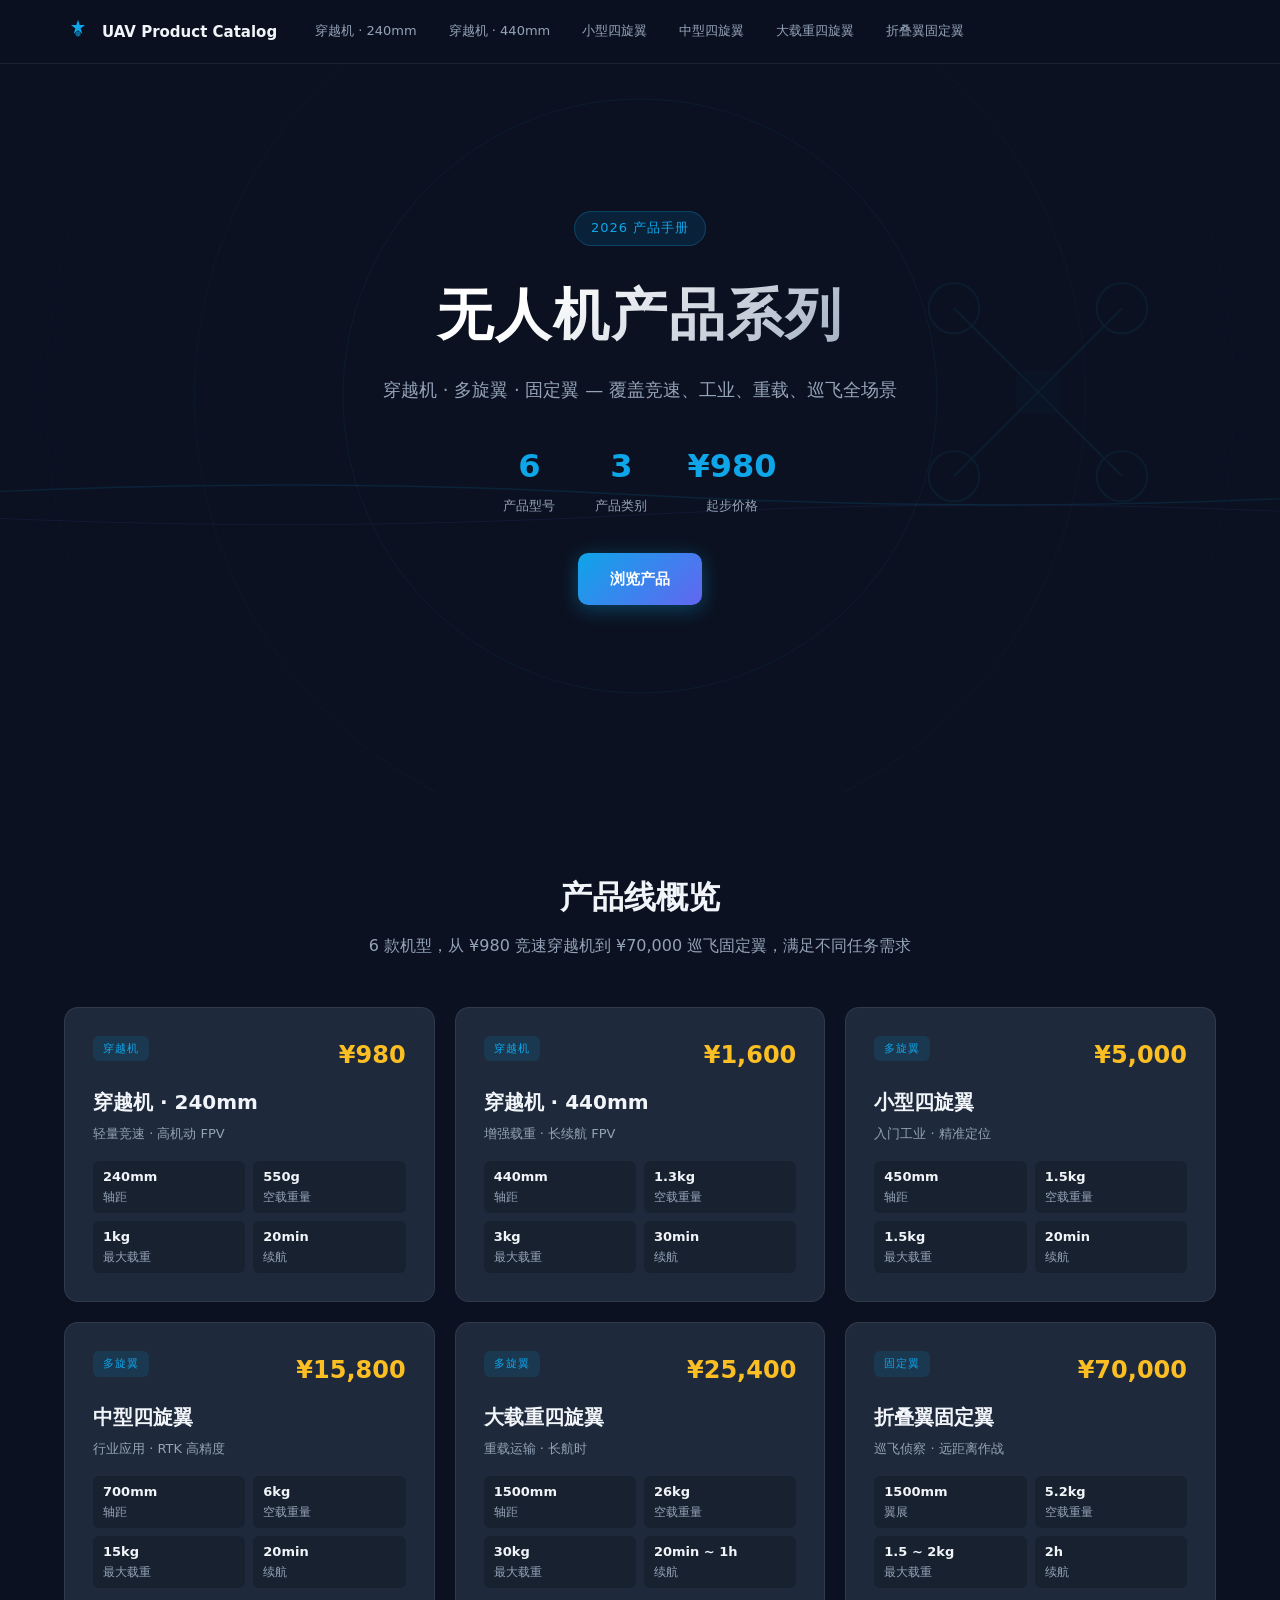
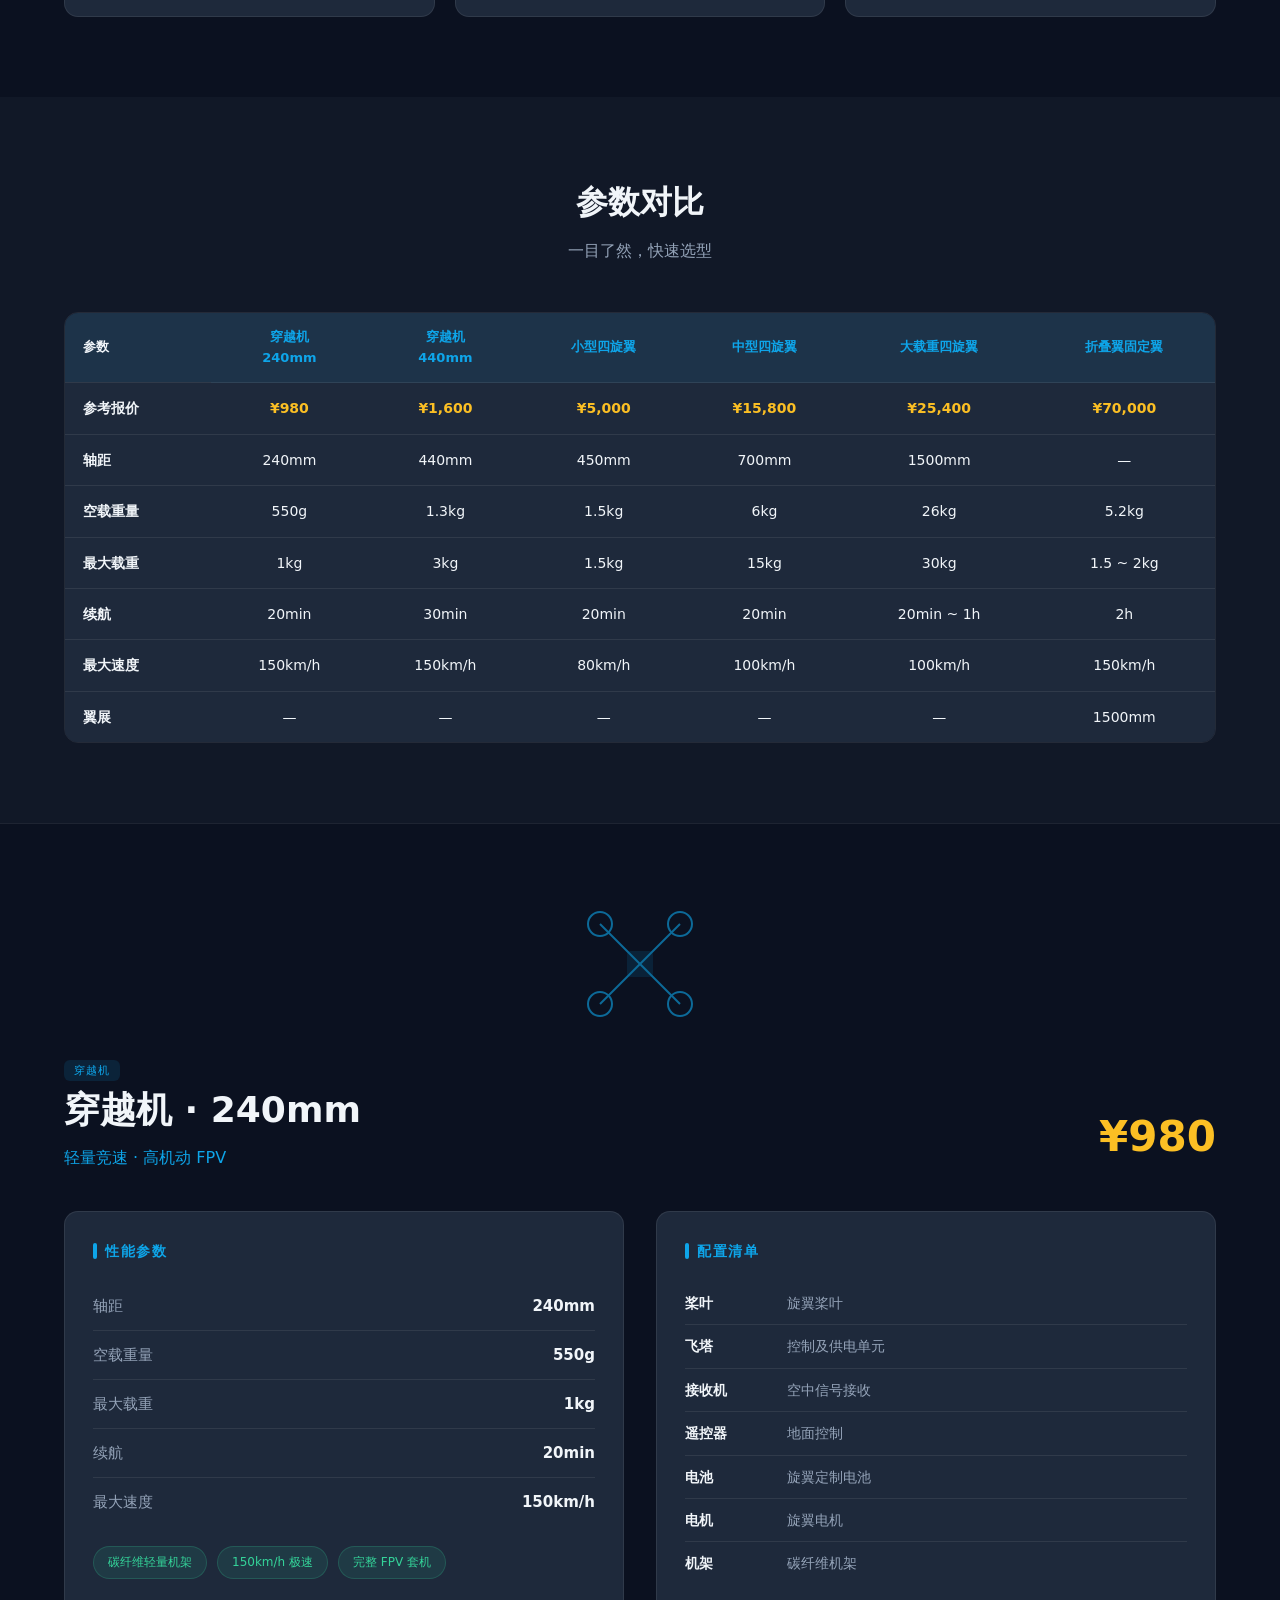
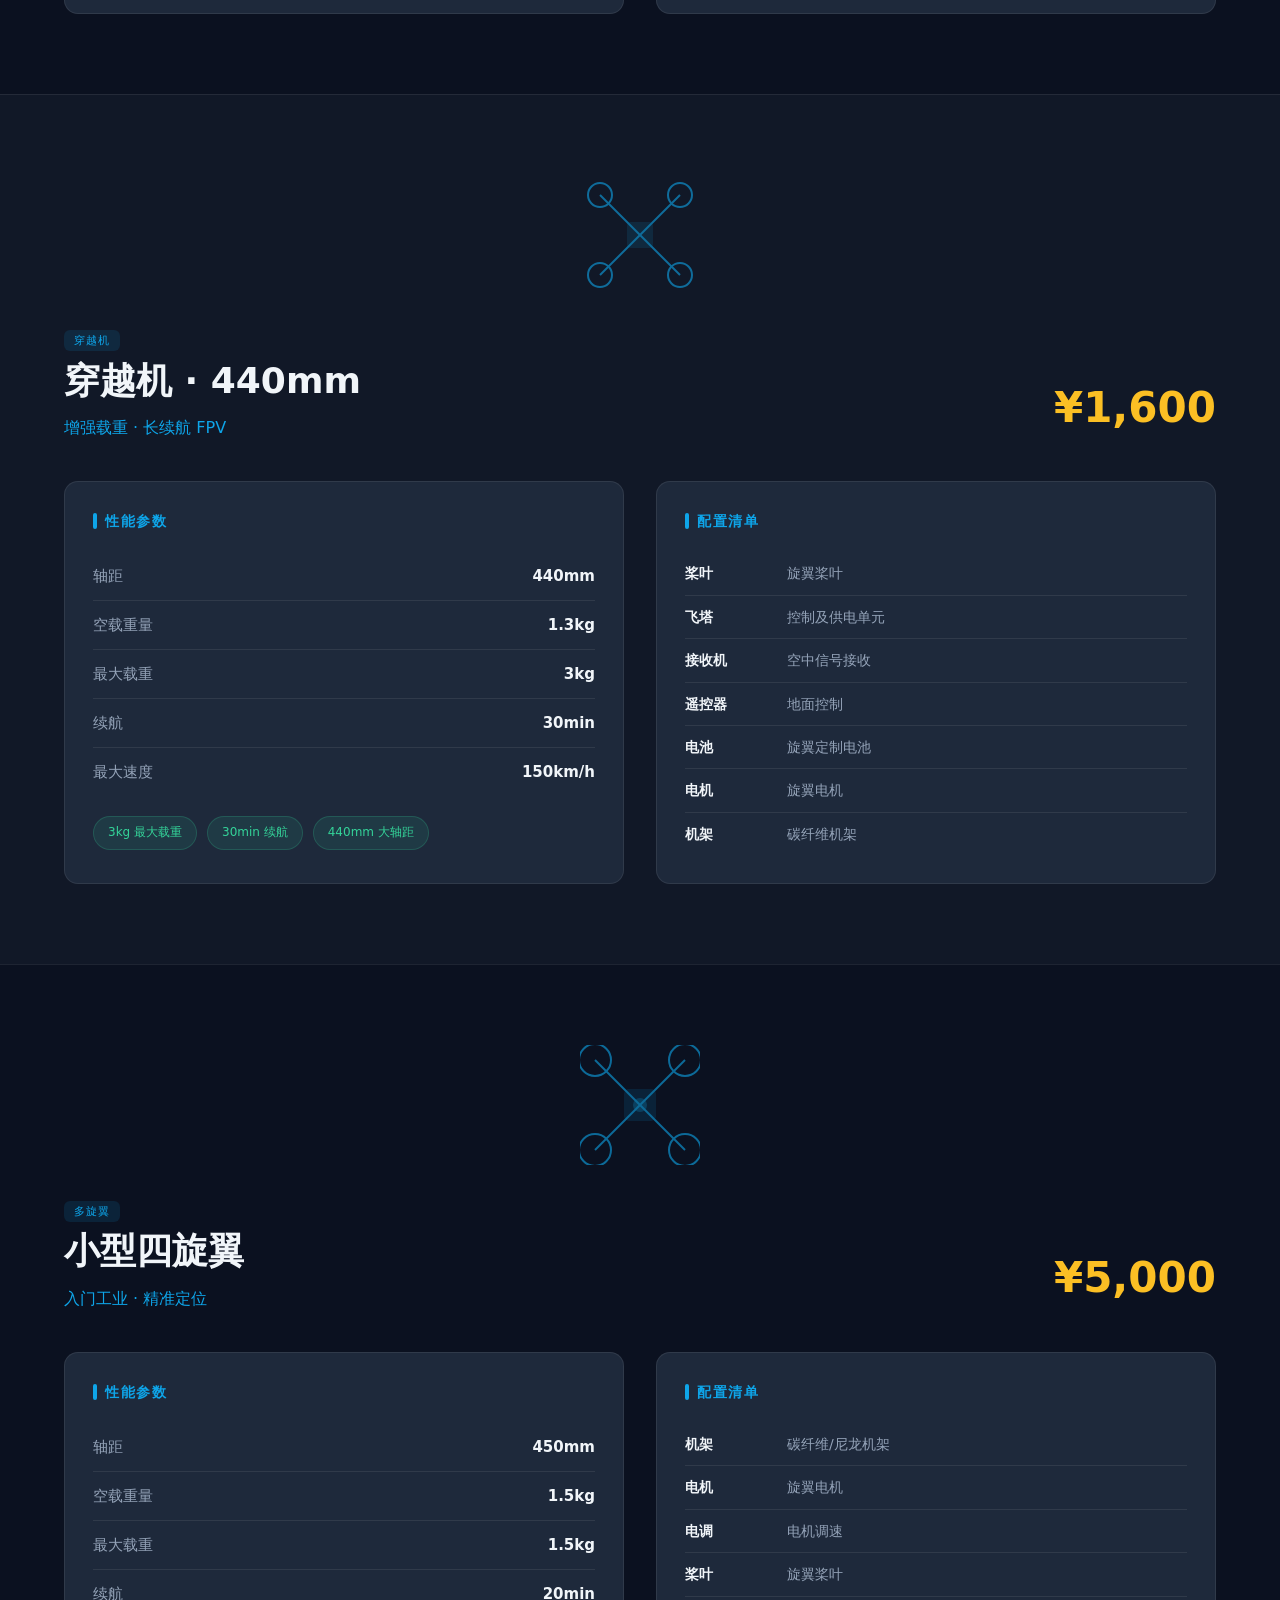
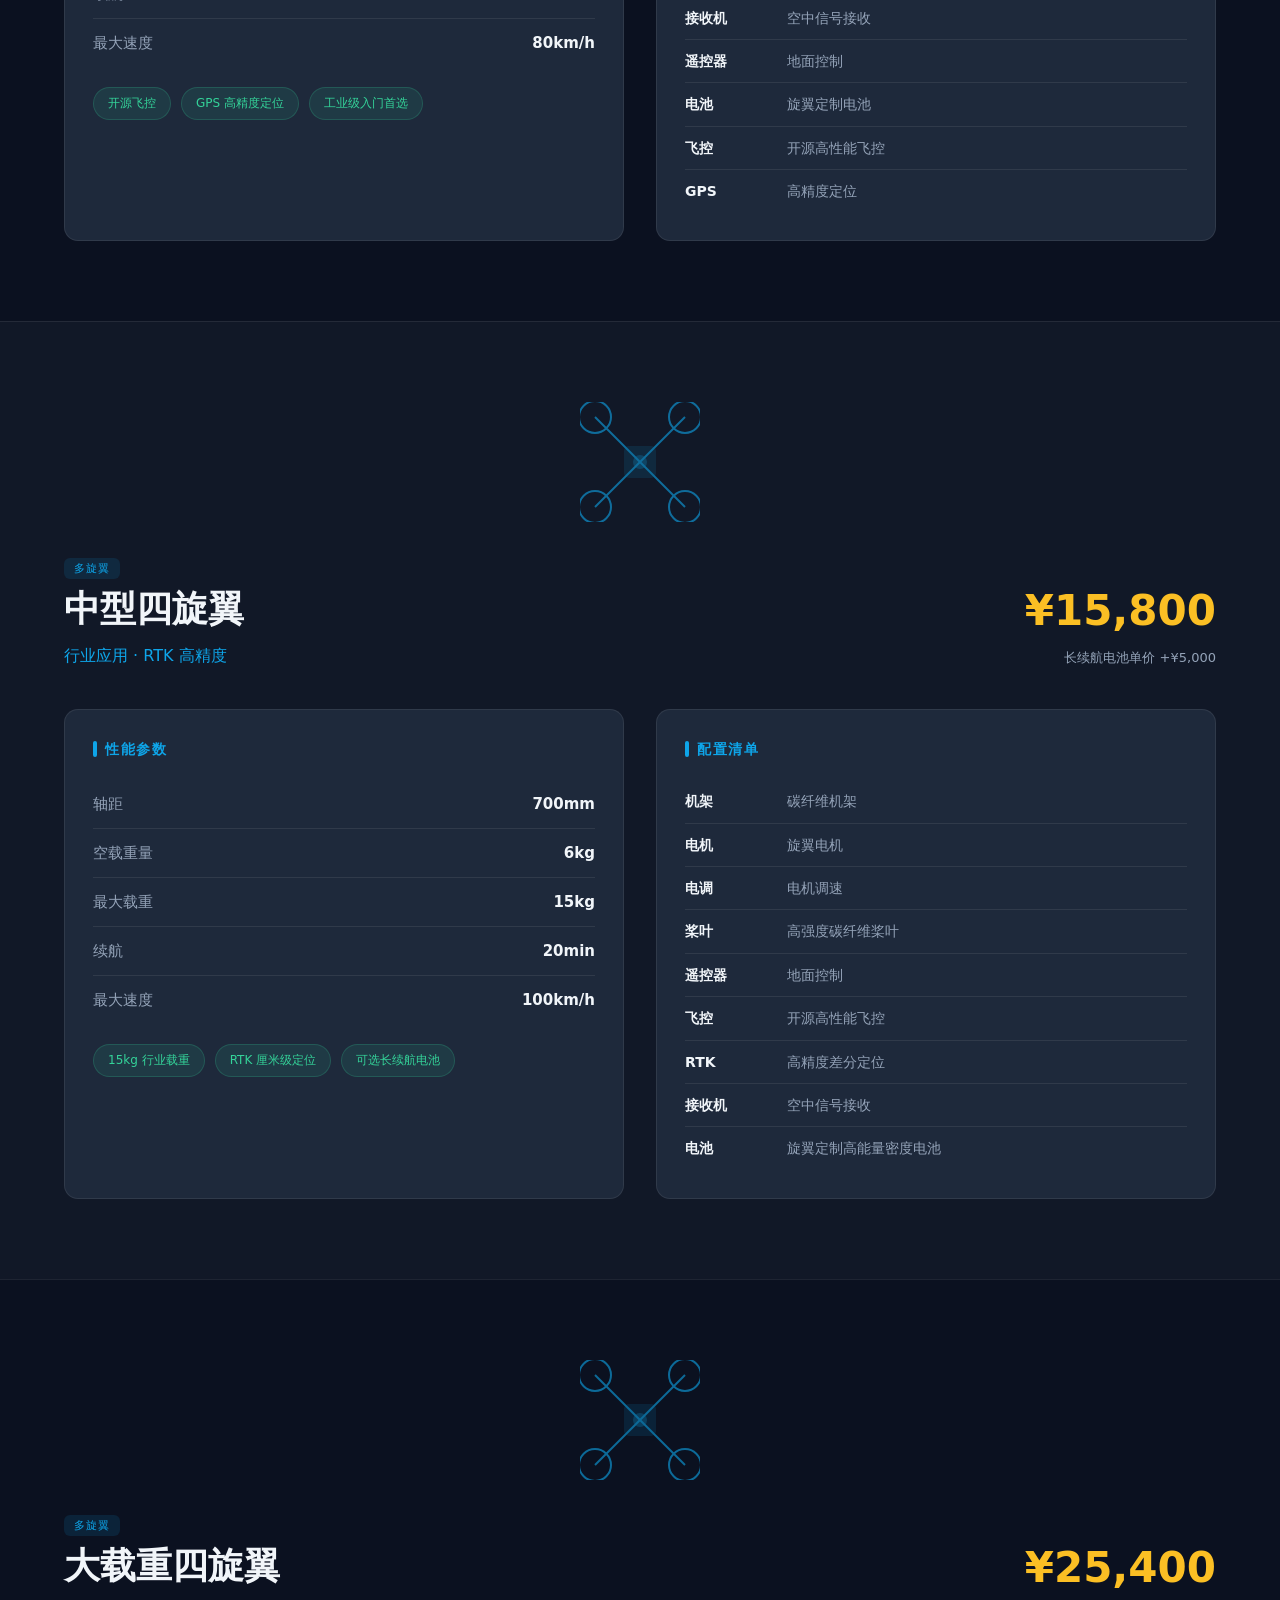
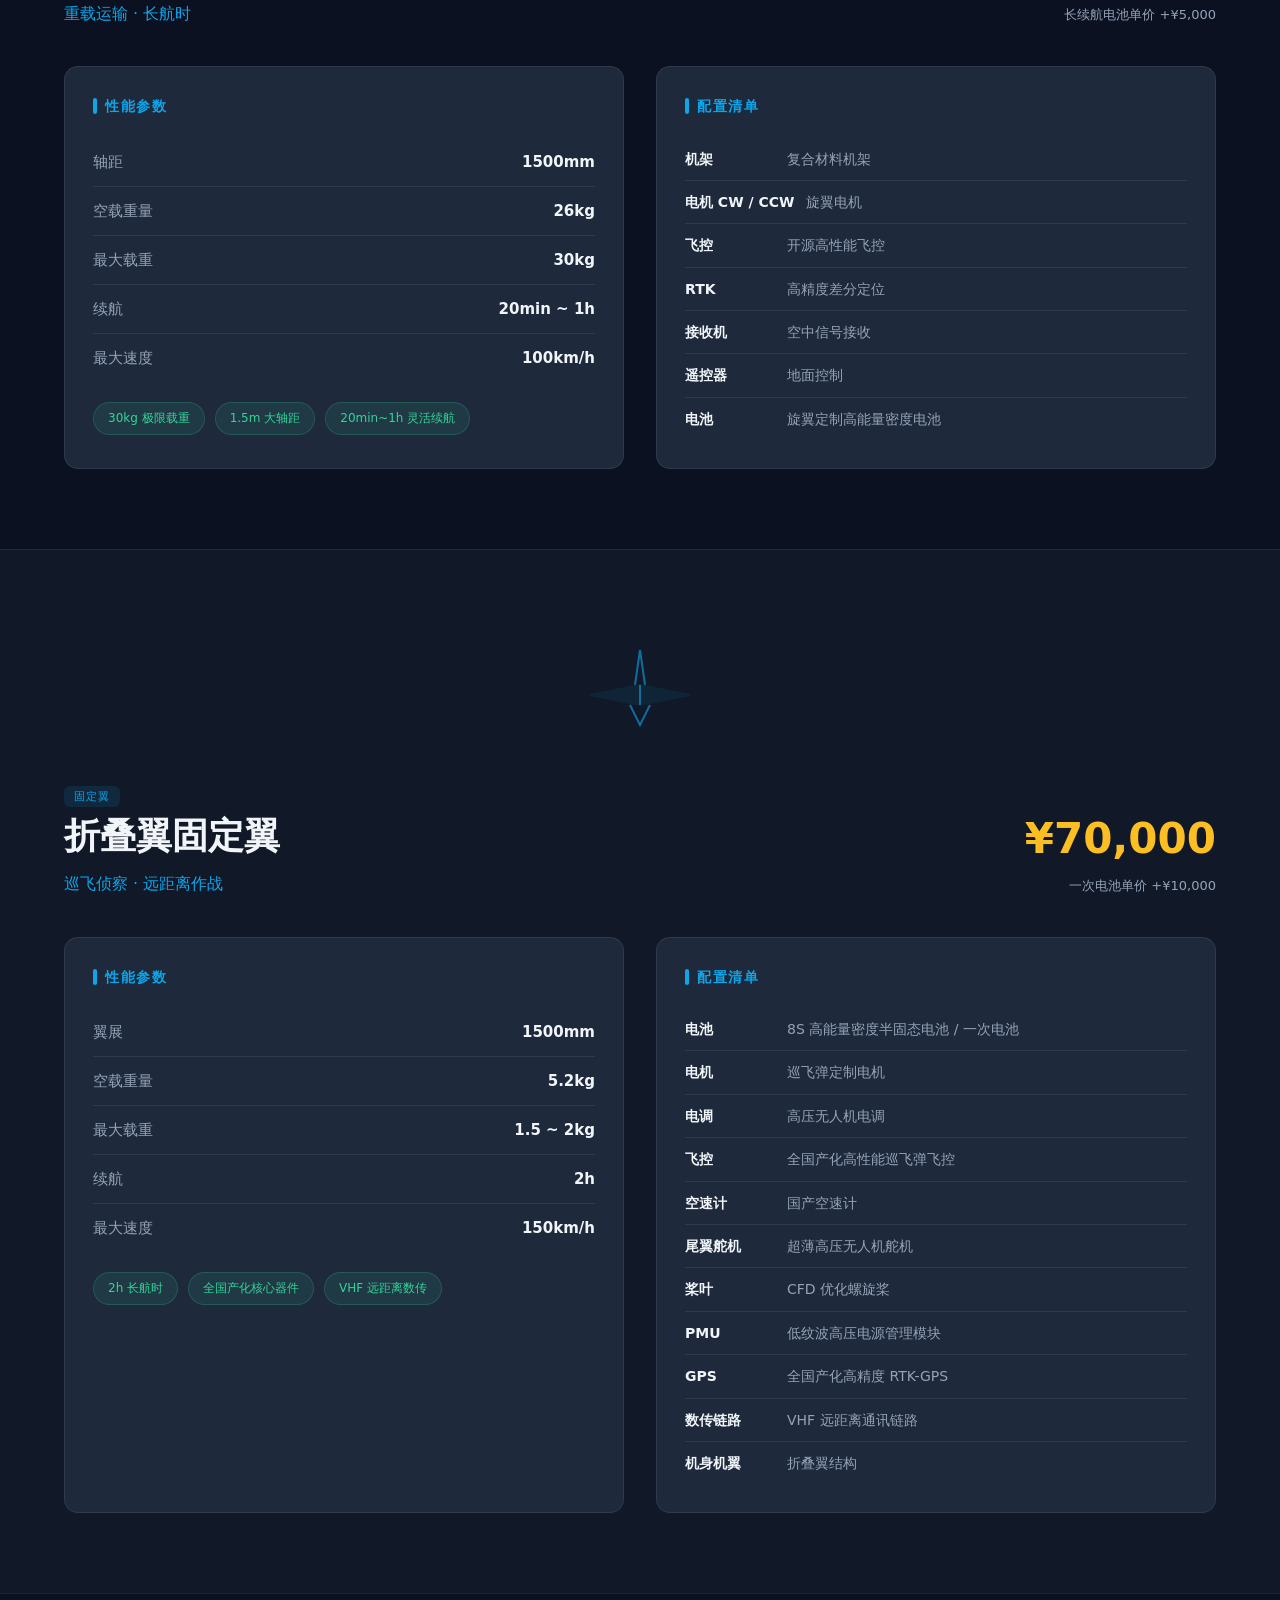
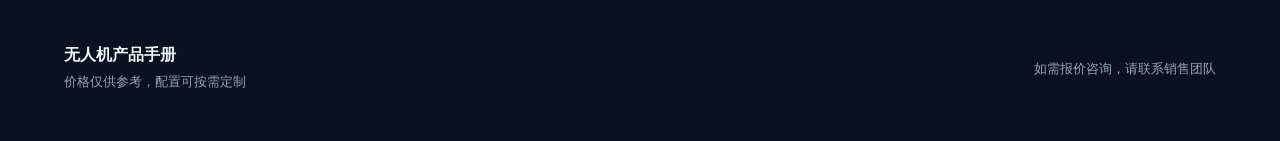
==== index.html @ 16308ab7 "deploy: 911048e480377b1b6793d3d051c7640764914641" ====
<!DOCTYPE html>
<html lang="zh-CN">
<head>
  <meta charset="UTF-8">
  <meta name="viewport" content="width=device-width, initial-scale=1.0">
  <title>无人机产品手册</title>
  <link rel="stylesheet" href="styles.css">
</head>
<body>
  <!-- Navigation -->
  <nav class="nav" id="nav">
    <div class="nav-inner">
      <a href="#" class="nav-logo">
        <svg viewBox="0 0 32 32" width="28" height="28"><path fill="currentColor" d="M16 2l2 6h6l-5 4 2 6-5-4-5 4 2-6-5-4h6z"/><circle cx="16" cy="18" r="3" fill="currentColor" opacity=".6"/></svg>
        UAV Product Catalog
      </a>
      <div class="nav-links" id="nav-links"></div>
      <button class="nav-toggle" id="nav-toggle" aria-label="菜单">☰</button>
    </div>
  </nav>

  <!-- Hero -->
  <header class="hero">
    <div class="hero-bg">
      <svg class="hero-waves" viewBox="0 0 1440 800" preserveAspectRatio="xMidYMid slice">
        <defs>
          <linearGradient id="hg" x1="0%" y1="0%" x2="100%" y2="100%">
            <stop offset="0%" stop-color="#0ea5e9" stop-opacity=".15"/>
            <stop offset="100%" stop-color="#6366f1" stop-opacity=".05"/>
          </linearGradient>
        </defs>
        <circle cx="720" cy="400" r="300" fill="none" stroke="rgba(14,165,233,.08)" stroke-width="1"/>
        <circle cx="720" cy="400" r="450" fill="none" stroke="rgba(14,165,233,.05)" stroke-width="1"/>
        <circle cx="720" cy="400" r="600" fill="none" stroke="rgba(99,102,241,.04)" stroke-width="1"/>
        <path d="M0,500 Q360,480 720,500 T1440,500" fill="none" stroke="rgba(14,165,233,.12)" stroke-width="1.5"/>
        <path d="M0,520 Q360,540 720,520 T1440,520" fill="none" stroke="rgba(99,102,241,.1)" stroke-width="1"/>
      </svg>
    </div>
    <div class="hero-content">
      <span class="hero-badge">2026 产品手册</span>
      <h1>无人机产品系列</h1>
      <p class="hero-sub">穿越机 · 多旋翼 · 固定翼 — 覆盖竞速、工业、重载、巡飞全场景</p>
      <div class="hero-stats" id="hero-stats"></div>
      <a href="#overview" class="btn btn-primary">浏览产品</a>
    </div>
    <div class="hero-drone" aria-hidden="true">
      <svg viewBox="0 0 200 200" class="drone-svg">
        <g fill="none" stroke="currentColor" stroke-width="1.5" opacity=".5">
          <line x1="100" y1="100" x2="40" y2="40"/><line x1="100" y1="100" x2="160" y2="40"/>
          <line x1="100" y1="100" x2="40" y2="160"/><line x1="100" y1="100" x2="160" y2="160"/>
          <circle cx="40" cy="40" r="18"/><circle cx="160" cy="40" r="18"/>
          <circle cx="40" cy="160" r="18"/><circle cx="160" cy="160" r="18"/>
          <rect x="85" y="85" width="30" height="30" rx="4" fill="currentColor" opacity=".3"/>
        </g>
      </svg>
    </div>
  </header>

  <!-- Overview -->
  <section class="section" id="overview">
    <div class="container">
      <div class="section-header">
        <h2>产品线概览</h2>
        <p>6 款机型，从 ¥980 竞速穿越机到 ¥70,000 巡飞固定翼，满足不同任务需求</p>
      </div>
      <div class="overview-grid" id="overview-grid"></div>
    </div>
  </section>

  <!-- Comparison -->
  <section class="section section-alt" id="compare">
    <div class="container">
      <div class="section-header">
        <h2>参数对比</h2>
        <p>一目了然，快速选型</p>
      </div>
      <div class="table-wrap">
        <table class="compare-table" id="compare-table"></table>
      </div>
    </div>
  </section>

  <!-- Product Details -->
  <div id="products-container"></div>

  <!-- Footer -->
  <footer class="footer">
    <div class="container footer-inner">
      <div>
        <strong>无人机产品手册</strong>
        <p>价格仅供参考，配置可按需定制</p>
      </div>
      <div class="footer-note">
        <p>如需报价咨询，请联系销售团队</p>
      </div>
    </div>
  </footer>

  <script src="products-data.js"></script>
  <script src="app.js"></script>
</body>
</html>
---- styles.css ----
:root {
  --bg: #0b1120;
  --bg-alt: #111827;
  --bg-card: #1e293b;
  --bg-card-hover: #253347;
  --text: #f1f5f9;
  --text-muted: #94a3b8;
  --accent: #0ea5e9;
  --accent2: #6366f1;
  --gold: #fbbf24;
  --green: #34d399;
  --border: rgba(255,255,255,.08);
  --radius: 14px;
  --shadow: 0 8px 32px rgba(0,0,0,.35);
  --nav-h: 64px;
}

*, *::before, *::after { box-sizing: border-box; margin: 0; padding: 0; }

html { scroll-behavior: smooth; scroll-padding-top: var(--nav-h); }

body {
  font-family: 'Segoe UI', 'Microsoft YaHei', system-ui, sans-serif;
  background: var(--bg);
  color: var(--text);
  line-height: 1.6;
}

.container { max-width: 1200px; margin: 0 auto; padding: 0 24px; }

/* Nav */
.nav {
  position: fixed; top: 0; left: 0; right: 0; z-index: 100;
  height: var(--nav-h);
  background: rgba(11,17,32,.85);
  backdrop-filter: blur(12px);
  border-bottom: 1px solid var(--border);
}

.nav-inner {
  max-width: 1200px; margin: 0 auto; padding: 0 24px;
  height: 100%; display: flex; align-items: center; gap: 24px;
}

.nav-logo {
  display: flex; align-items: center; gap: 10px;
  color: var(--text); text-decoration: none;
  font-weight: 700; font-size: 15px; white-space: nowrap;
}

.nav-logo svg { color: var(--accent); }

.nav-links {
  display: flex; gap: 4px; flex: 1; overflow-x: auto;
  scrollbar-width: none;
}
.nav-links::-webkit-scrollbar { display: none; }

.nav-links a {
  color: var(--text-muted); text-decoration: none;
  font-size: 13px; padding: 8px 14px; border-radius: 8px;
  white-space: nowrap; transition: .2s;
}
.nav-links a:hover { color: var(--text); background: rgba(255,255,255,.06); }

.nav-toggle {
  display: none; background: none; border: none;
  color: var(--text); font-size: 22px; cursor: pointer;
}

/* Hero */
.hero {
  position: relative; min-height: 88vh;
  display: flex; align-items: center; justify-content: center;
  padding: calc(var(--nav-h) + 40px) 24px 80px;
  overflow: hidden;
}

.hero-bg { position: absolute; inset: 0; z-index: 0; }
.hero-bg svg { width: 100%; height: 100%; }

.hero-content { position: relative; z-index: 2; text-align: center; max-width: 720px; }

.hero-badge {
  display: inline-block; padding: 6px 16px;
  background: rgba(14,165,233,.12); border: 1px solid rgba(14,165,233,.25);
  border-radius: 20px; font-size: 13px; color: var(--accent);
  margin-bottom: 24px; letter-spacing: 1px;
}

.hero h1 {
  font-size: clamp(36px, 6vw, 56px); font-weight: 900;
  letter-spacing: 2px; margin-bottom: 16px;
  background: linear-gradient(135deg, #fff 30%, #94a3b8);
  -webkit-background-clip: text; -webkit-text-fill-color: transparent;
  background-clip: text;
}

.hero-sub {
  font-size: 18px; color: var(--text-muted); margin-bottom: 36px;
}

.hero-stats {
  display: flex; justify-content: center; gap: 40px;
  margin-bottom: 36px; flex-wrap: wrap;
}

.stat-item { text-align: center; }
.stat-num { font-size: 32px; font-weight: 800; color: var(--accent); }
.stat-label { font-size: 13px; color: var(--text-muted); margin-top: 4px; }

.btn {
  display: inline-block; padding: 14px 32px; border-radius: 10px;
  font-size: 15px; font-weight: 600; text-decoration: none;
  transition: .25s; cursor: pointer; border: none;
}

.btn-primary {
  background: linear-gradient(135deg, var(--accent), var(--accent2));
  color: #fff; box-shadow: 0 4px 20px rgba(14,165,233,.35);
}
.btn-primary:hover { transform: translateY(-2px); box-shadow: 0 8px 28px rgba(14,165,233,.45); }

.hero-drone {
  position: absolute; right: 8%; top: 50%; transform: translateY(-50%);
  opacity: .15; z-index: 1;
}
.drone-svg { width: 280px; height: 280px; color: var(--accent); }

/* Sections */
.section { padding: 80px 0; }
.section-alt { background: var(--bg-alt); }

.section-header { text-align: center; margin-bottom: 48px; }
.section-header h2 { font-size: 32px; font-weight: 800; margin-bottom: 10px; }
.section-header p { color: var(--text-muted); font-size: 16px; }

/* Overview cards */
.overview-grid {
  display: grid;
  grid-template-columns: repeat(auto-fill, minmax(340px, 1fr));
  gap: 20px;
}

.overview-card {
  background: var(--bg-card); border: 1px solid var(--border);
  border-radius: var(--radius); padding: 28px;
  transition: .3s; cursor: pointer; text-decoration: none; color: inherit;
  display: block; position: relative; overflow: hidden;
}

.overview-card::before {
  content: ''; position: absolute; top: 0; left: 0; right: 0; height: 3px;
  background: linear-gradient(90deg, var(--accent), var(--accent2));
  opacity: 0; transition: .3s;
}

.overview-card:hover {
  background: var(--bg-card-hover); transform: translateY(-4px);
  box-shadow: var(--shadow); border-color: rgba(14,165,233,.2);
}
.overview-card:hover::before { opacity: 1; }

.card-top { display: flex; justify-content: space-between; align-items: flex-start; margin-bottom: 12px; }
.card-category {
  font-size: 11px; text-transform: uppercase; letter-spacing: 1px;
  padding: 4px 10px; border-radius: 6px;
  background: rgba(14,165,233,.12); color: var(--accent);
}
.card-price { font-size: 24px; font-weight: 800; color: var(--gold); }
.card-price small { font-size: 14px; color: var(--text-muted); font-weight: 400; }

.overview-card h3 { font-size: 20px; font-weight: 700; margin-bottom: 6px; }
.card-tagline { font-size: 13px; color: var(--text-muted); margin-bottom: 16px; }

.card-specs {
  display: grid; grid-template-columns: 1fr 1fr; gap: 8px;
}
.card-spec {
  font-size: 12px; color: var(--text-muted);
  padding: 6px 10px; background: rgba(0,0,0,.2); border-radius: 6px;
}
.card-spec strong { color: var(--text); display: block; font-size: 13px; }

/* Compare table */
.table-wrap { overflow-x: auto; border-radius: var(--radius); border: 1px solid var(--border); }

.compare-table {
  width: 100%; border-collapse: collapse; font-size: 14px;
  background: var(--bg-card);
}

.compare-table th, .compare-table td {
  padding: 14px 18px; text-align: center; border-bottom: 1px solid var(--border);
}

.compare-table th {
  background: rgba(14,165,233,.08); font-weight: 600;
  font-size: 13px; color: var(--accent); white-space: nowrap;
}

.compare-table td:first-child, .compare-table th:first-child {
  text-align: left; font-weight: 600; color: var(--text);
  position: sticky; left: 0; background: var(--bg-card); z-index: 1;
}

.compare-table th:first-child { background: rgba(14,165,233,.08); }

.compare-table tr:last-child td { border-bottom: none; }
.compare-table tr:hover td { background: rgba(255,255,255,.02); }

.price-cell { color: var(--gold); font-weight: 700; }

/* Product detail sections */
.product-section {
  padding: 80px 0;
  border-top: 1px solid var(--border);
}

.product-section:nth-child(even) { background: var(--bg-alt); }

.product-header {
  display: flex; align-items: flex-end; justify-content: space-between;
  flex-wrap: wrap; gap: 20px; margin-bottom: 40px;
}

.product-header-left h2 {
  font-size: 36px; font-weight: 900; margin-bottom: 6px;
}

.product-header-left .tagline {
  font-size: 16px; color: var(--accent); font-weight: 500;
}

.product-header-right { text-align: right; }
.product-price-big {
  font-size: 42px; font-weight: 900; color: var(--gold);
}
.product-price-note { font-size: 13px; color: var(--text-muted); margin-top: 4px; }

.product-body {
  display: grid; grid-template-columns: 1fr 1fr; gap: 32px;
}

.product-specs-panel, .product-components-panel {
  background: var(--bg-card); border: 1px solid var(--border);
  border-radius: var(--radius); padding: 28px;
}

.panel-title {
  font-size: 14px; font-weight: 700; text-transform: uppercase;
  letter-spacing: 1.5px; color: var(--accent); margin-bottom: 20px;
  display: flex; align-items: center; gap: 8px;
}

.panel-title::before {
  content: ''; width: 4px; height: 16px;
  background: var(--accent); border-radius: 2px;
}

.spec-list { list-style: none; }
.spec-list li {
  display: flex; justify-content: space-between; align-items: center;
  padding: 12px 0; border-bottom: 1px solid var(--border);
  font-size: 15px;
}
.spec-list li:last-child { border-bottom: none; }
.spec-list .spec-key { color: var(--text-muted); }
.spec-list .spec-val { font-weight: 700; color: var(--text); }

.highlights {
  display: flex; gap: 10px; flex-wrap: wrap; margin-top: 20px;
}
.highlight-tag {
  padding: 6px 14px; border-radius: 20px; font-size: 12px; font-weight: 500;
  background: rgba(52,211,153,.1); color: var(--green);
  border: 1px solid rgba(52,211,153,.2);
}

.component-list { list-style: none; }
.component-list li {
  display: flex; gap: 12px; padding: 10px 0;
  border-bottom: 1px solid var(--border); font-size: 14px;
}
.component-list li:last-child { border-bottom: none; }
.comp-name {
  font-weight: 600; min-width: 90px; color: var(--text);
}
.comp-note { color: var(--text-muted); }

.product-icon {
  width: 120px; height: 120px; margin: 0 auto 24px;
  color: var(--accent); opacity: .6;
}

/* Footer */
.footer {
  padding: 48px 0; border-top: 1px solid var(--border);
  background: var(--bg);
}
.footer-inner {
  display: flex; justify-content: space-between; align-items: center;
  flex-wrap: wrap; gap: 20px;
}
.footer-inner strong { font-size: 16px; }
.footer-inner p { font-size: 13px; color: var(--text-muted); margin-top: 4px; }
.footer-note { text-align: right; }

/* Print */
@media print {
  .nav, .nav-toggle, .btn { display: none !important; }
  .hero { min-height: auto; padding: 40px 24px; page-break-after: always; }
  .product-section { page-break-inside: avoid; }
  body { background: #fff; color: #111; }
  .overview-card, .product-specs-panel, .product-components-panel,
  .compare-table { border: 1px solid #ccc; background: #f9f9f9; }
}

/* Responsive */
@media (max-width: 768px) {
  .nav-links {
    display: none; position: absolute; top: var(--nav-h); left: 0; right: 0;
    flex-direction: column; background: var(--bg-alt);
    padding: 12px; border-bottom: 1px solid var(--border);
  }
  .nav-links.open { display: flex; }
  .nav-toggle { display: block; }
  .hero-drone { display: none; }
  .product-body { grid-template-columns: 1fr; }
  .overview-grid { grid-template-columns: 1fr; }
  .hero-stats { gap: 24px; }
}
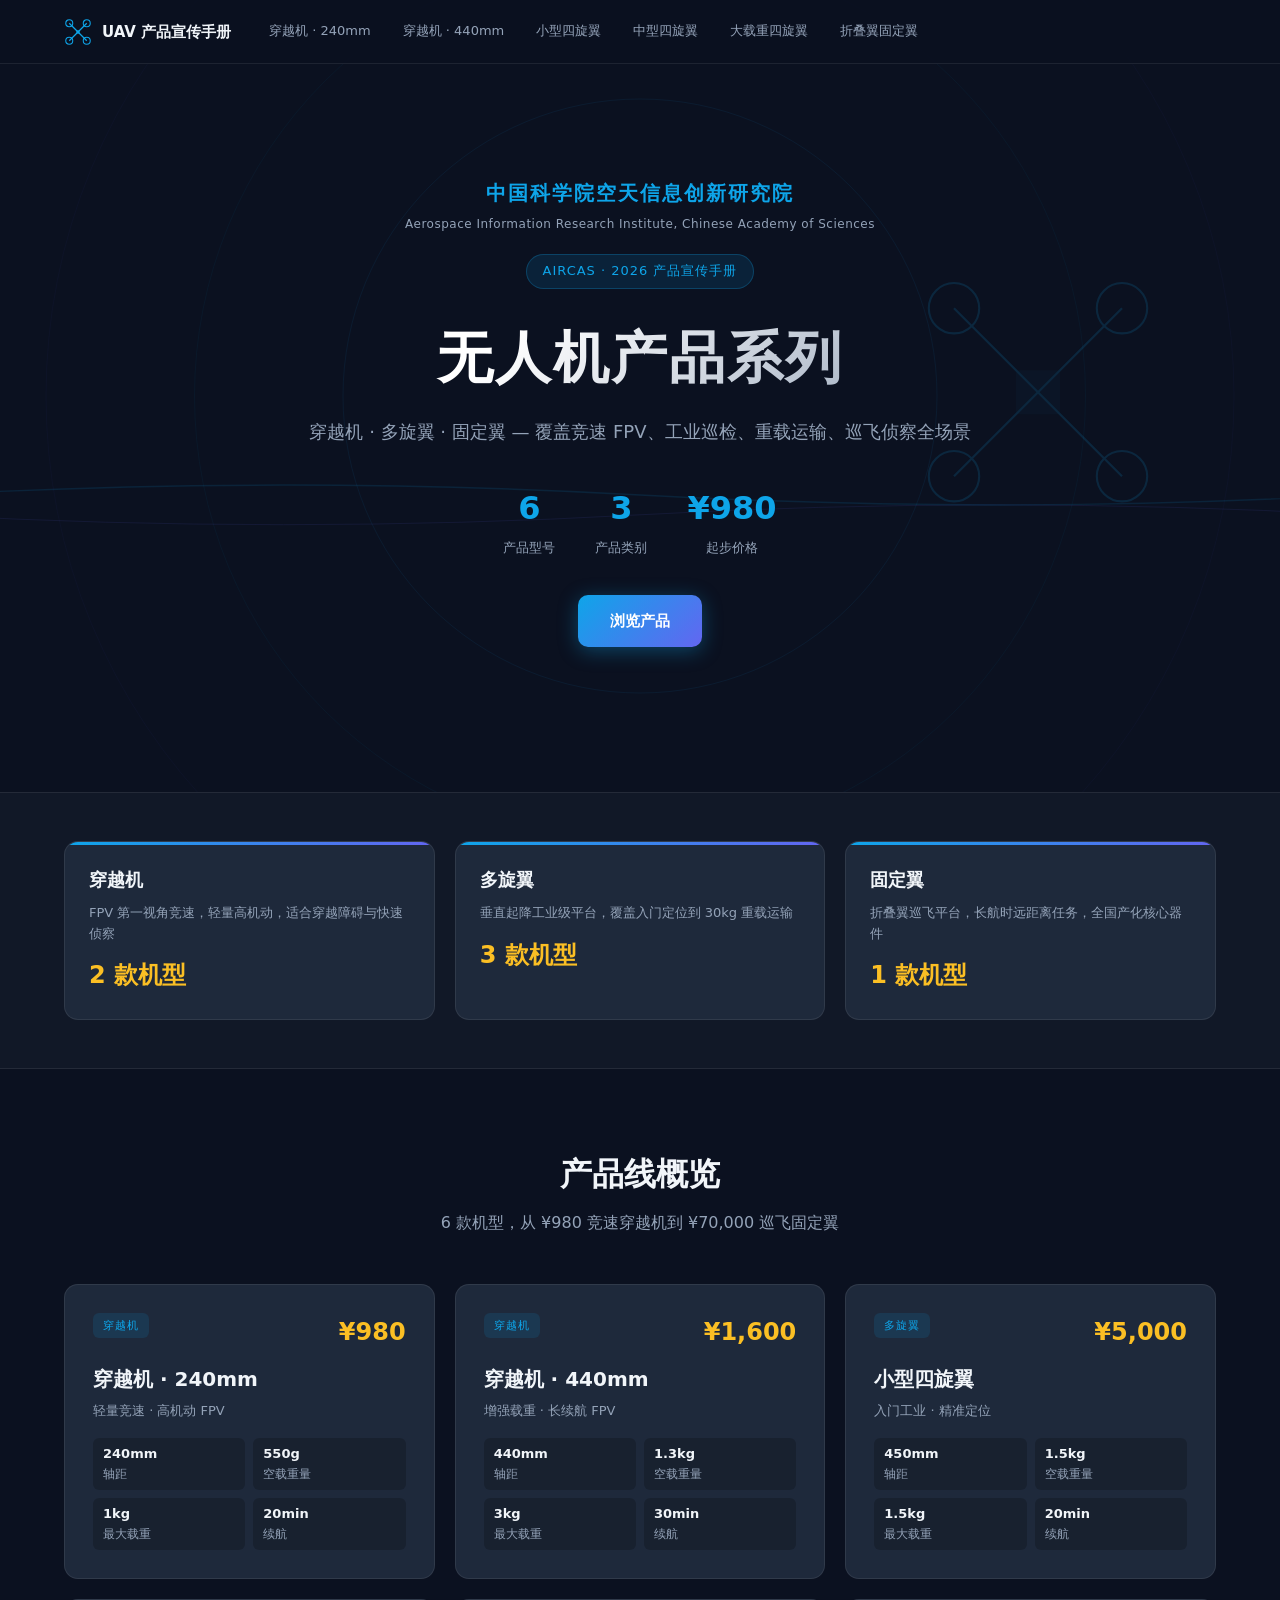
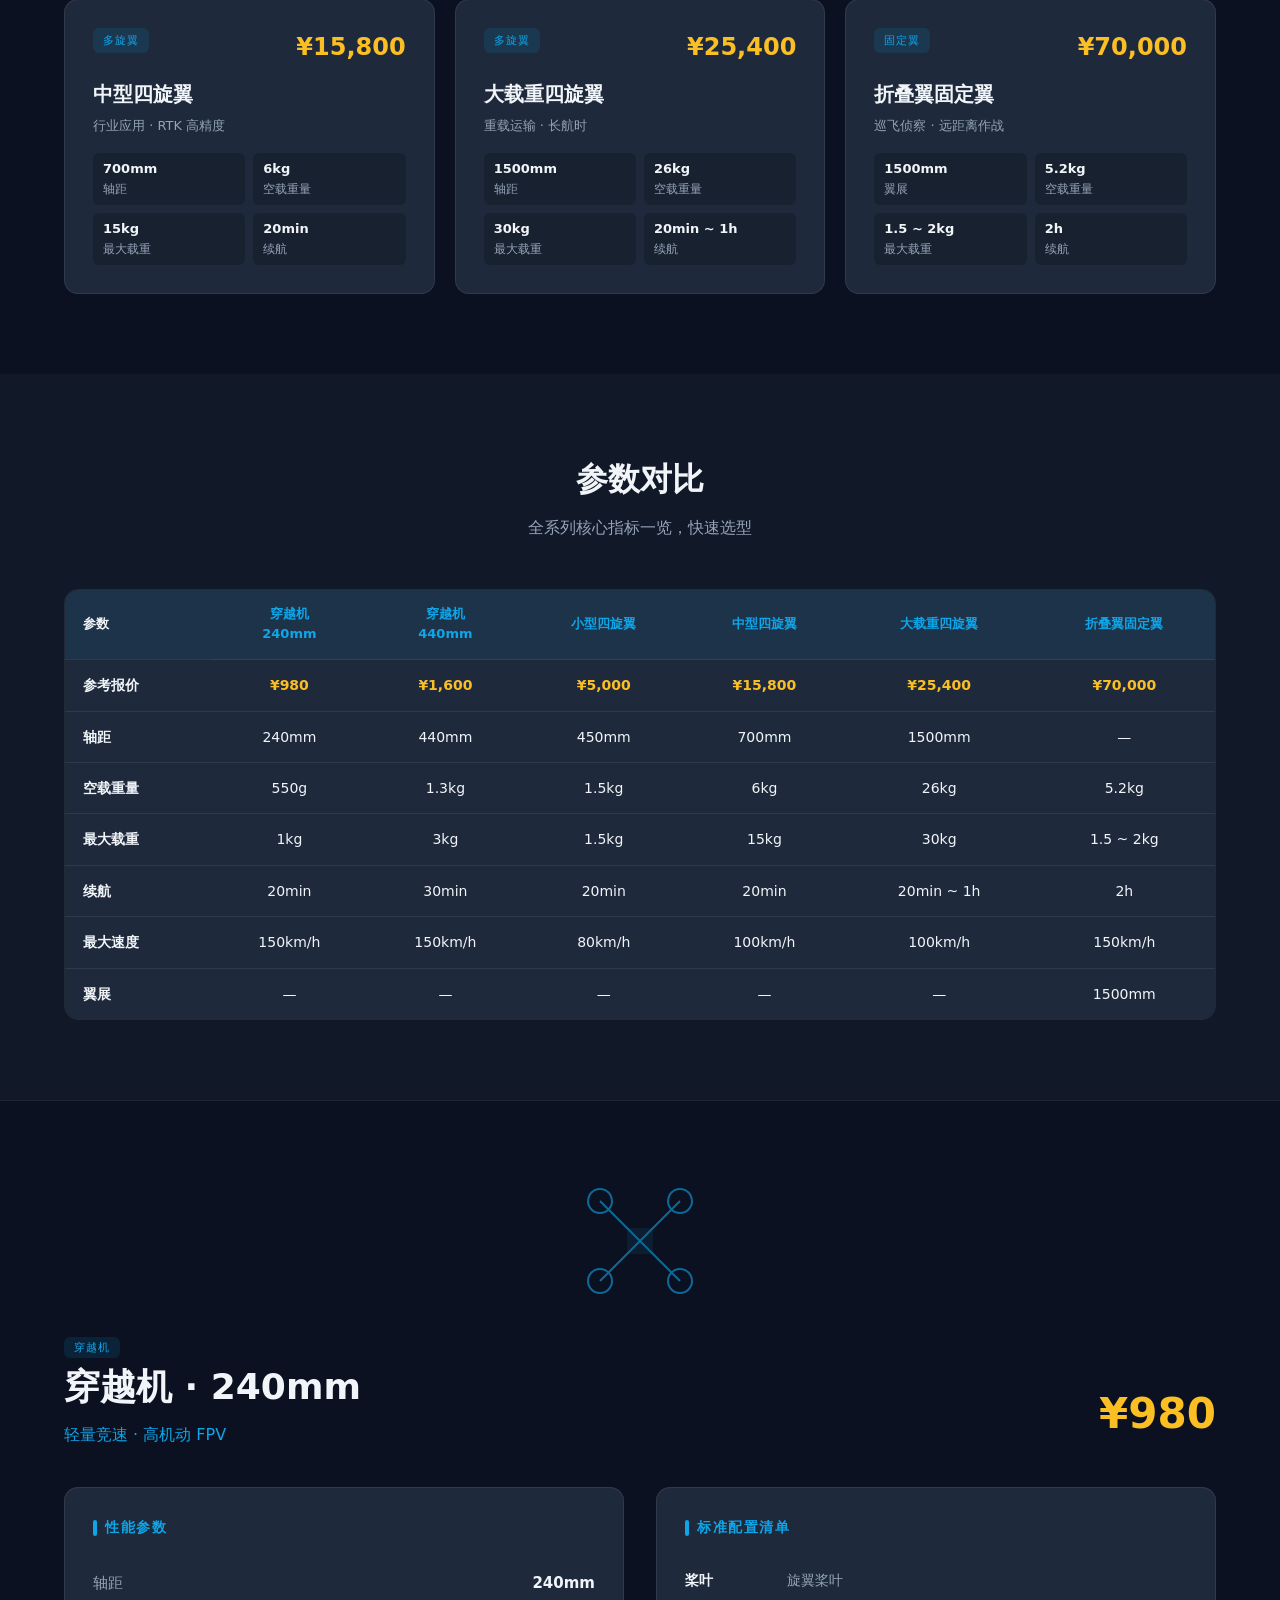
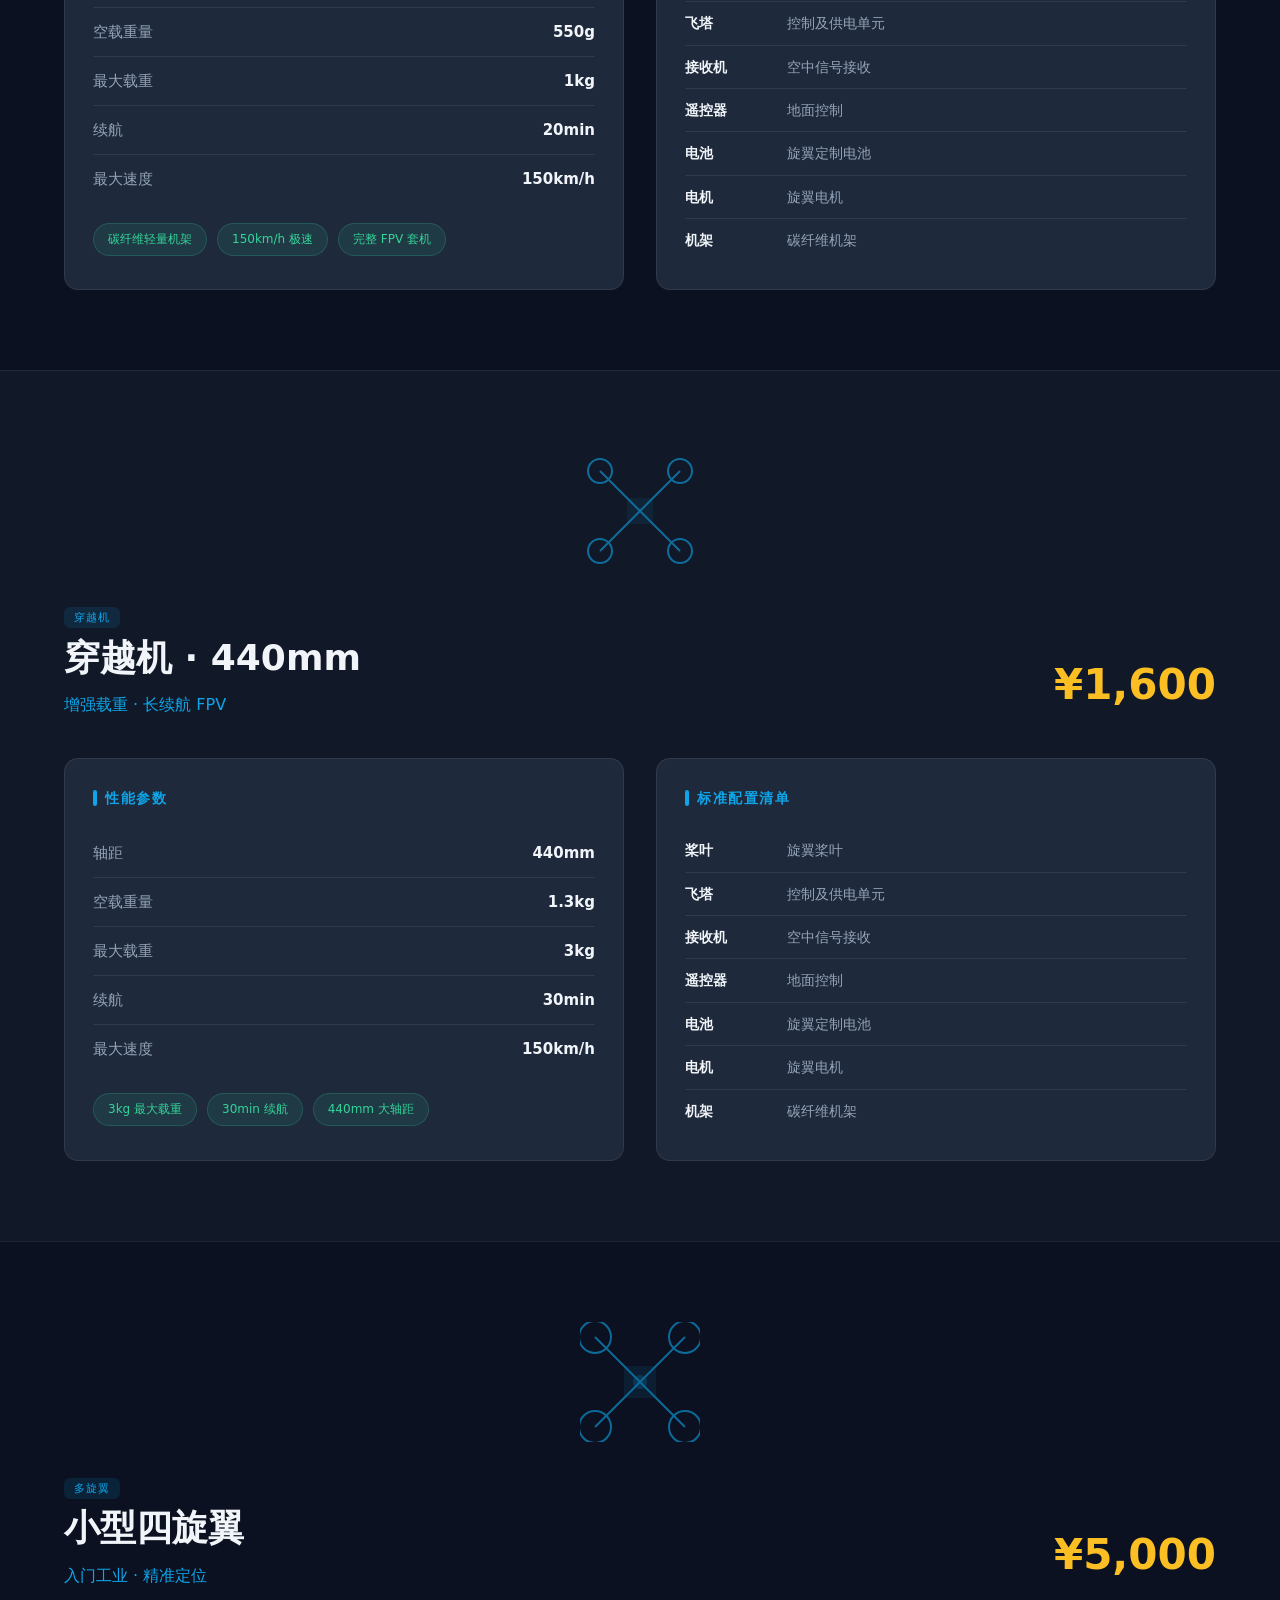
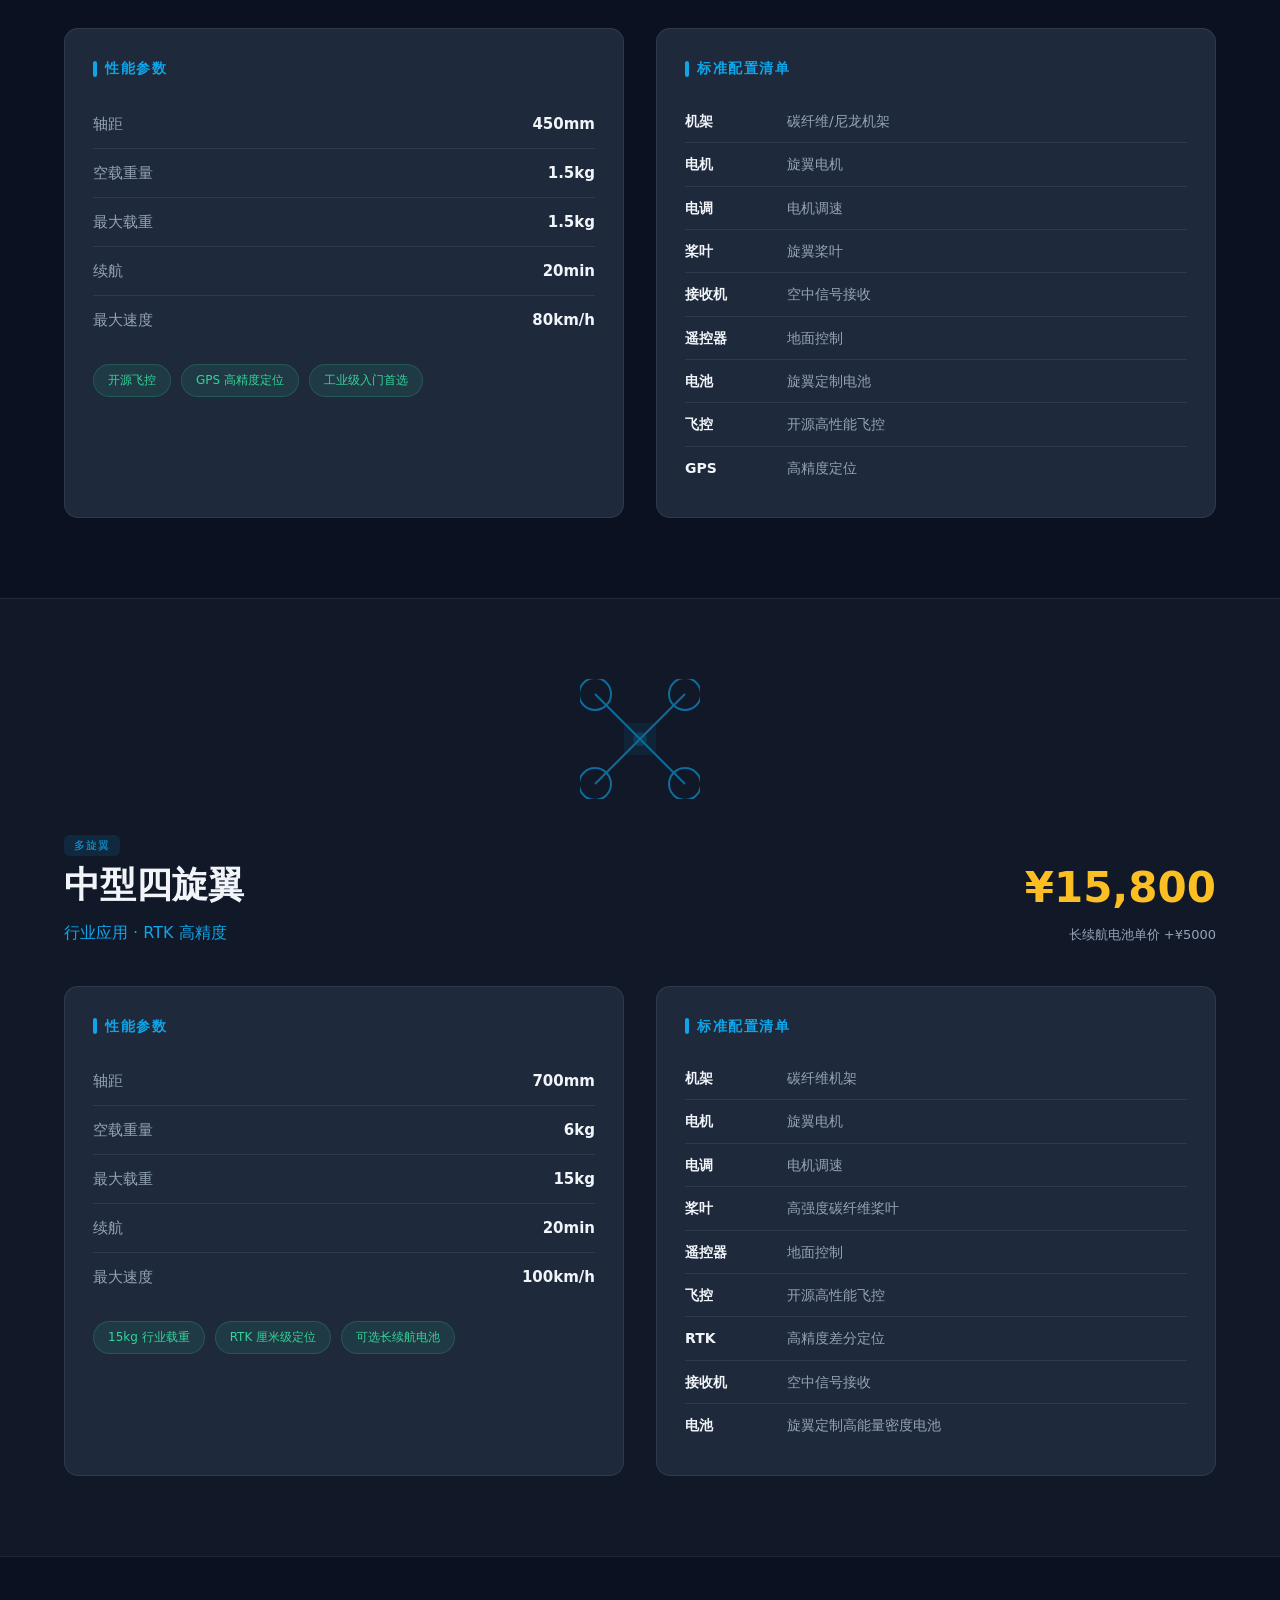
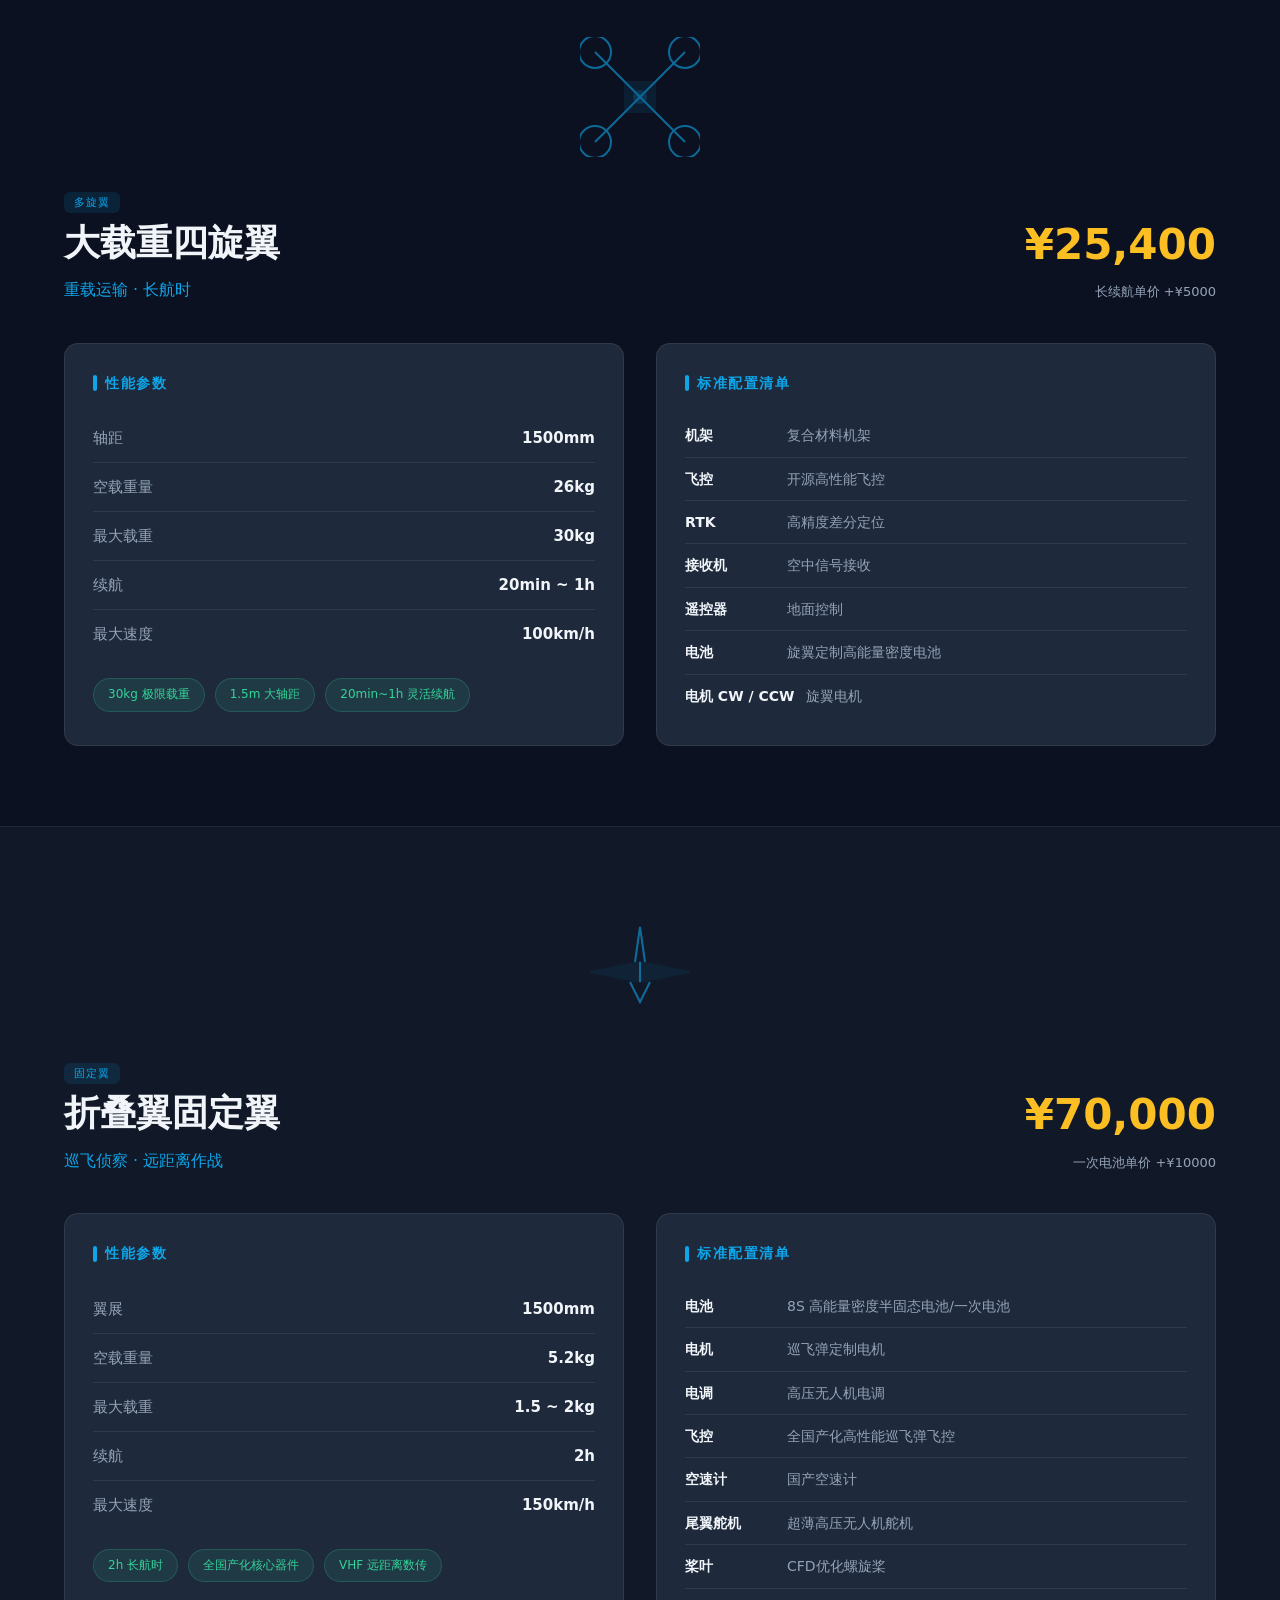
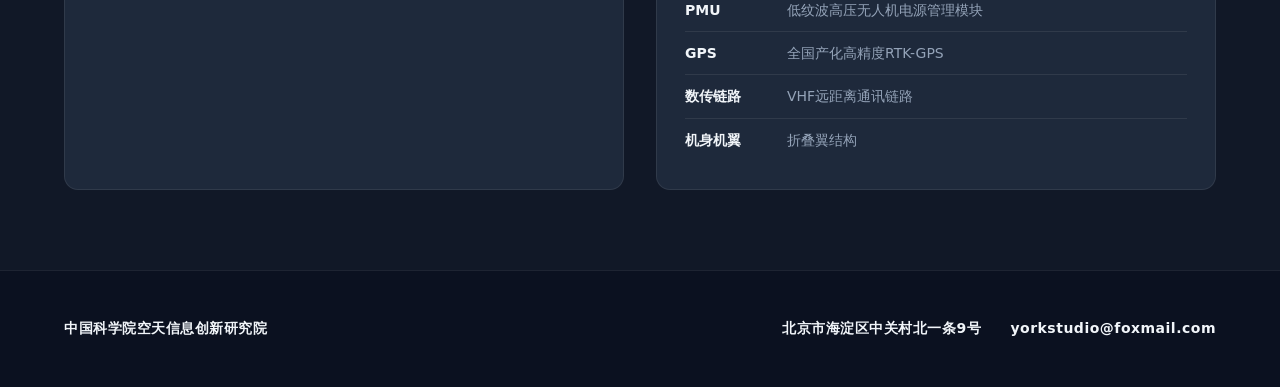
==== commit 121c76aa: "deploy: 23d04adcf27341274ed61ff125ca2a71c55070f0" ====
--- a/index.html
+++ b/index.html
@@ -3,23 +3,31 @@
 <head>
   <meta charset="UTF-8">
   <meta name="viewport" content="width=device-width, initial-scale=1.0">
-  <title>无人机产品手册</title>
+  <title>无人机产品宣传手册 · 中国科学院空天信息创新研究院</title>
   <link rel="stylesheet" href="styles.css">
 </head>
 <body>
-  <!-- Navigation -->
   <nav class="nav" id="nav">
     <div class="nav-inner">
       <a href="#" class="nav-logo">
-        <svg viewBox="0 0 32 32" width="28" height="28"><path fill="currentColor" d="M16 2l2 6h6l-5 4 2 6-5-4-5 4 2-6-5-4h6z"/><circle cx="16" cy="18" r="3" fill="currentColor" opacity=".6"/></svg>
-        UAV Product Catalog
+        <svg viewBox="0 0 32 32" width="28" height="28">
+          <circle cx="16" cy="16" r="2" fill="currentColor"/>
+          <line x1="16" y1="16" x2="6" y2="6" stroke="currentColor" stroke-width="1.5" fill="none"/>
+          <line x1="16" y1="16" x2="26" y2="6" stroke="currentColor" stroke-width="1.5" fill="none"/>
+          <line x1="16" y1="16" x2="6" y2="26" stroke="currentColor" stroke-width="1.5" fill="none"/>
+          <line x1="16" y1="16" x2="26" y2="26" stroke="currentColor" stroke-width="1.5" fill="none"/>
+          <circle cx="6" cy="6" r="4" fill="none" stroke="currentColor" stroke-width="1.2"/>
+          <circle cx="26" cy="6" r="4" fill="none" stroke="currentColor" stroke-width="1.2"/>
+          <circle cx="6" cy="26" r="4" fill="none" stroke="currentColor" stroke-width="1.2"/>
+          <circle cx="26" cy="26" r="4" fill="none" stroke="currentColor" stroke-width="1.2"/>
+        </svg>
+        UAV 产品宣传手册
       </a>
       <div class="nav-links" id="nav-links"></div>
       <button class="nav-toggle" id="nav-toggle" aria-label="菜单">☰</button>
     </div>
   </nav>
 
-  <!-- Hero -->
   <header class="hero">
     <div class="hero-bg">
       <svg class="hero-waves" viewBox="0 0 1440 800" preserveAspectRatio="xMidYMid slice">
@@ -37,42 +45,48 @@
       </svg>
     </div>
     <div class="hero-content">
-      <span class="hero-badge">2026 产品手册</span>
+      <p class="hero-org">中国科学院空天信息创新研究院</p>
+      <p class="hero-org-en">Aerospace Information Research Institute, Chinese Academy of Sciences</p>
+      <span class="hero-badge">AIRCAS · 2026 产品宣传手册</span>
       <h1>无人机产品系列</h1>
-      <p class="hero-sub">穿越机 · 多旋翼 · 固定翼 — 覆盖竞速、工业、重载、巡飞全场景</p>
+      <p class="hero-sub">穿越机 · 多旋翼 · 固定翼 — 覆盖竞速 FPV、工业巡检、重载运输、巡飞侦察全场景</p>
       <div class="hero-stats" id="hero-stats"></div>
       <a href="#overview" class="btn btn-primary">浏览产品</a>
     </div>
     <div class="hero-drone" aria-hidden="true">
       <svg viewBox="0 0 200 200" class="drone-svg">
-        <g fill="none" stroke="currentColor" stroke-width="1.5" opacity=".5">
+        <g fill="none" stroke="currentColor" stroke-width="1.5">
           <line x1="100" y1="100" x2="40" y2="40"/><line x1="100" y1="100" x2="160" y2="40"/>
           <line x1="100" y1="100" x2="40" y2="160"/><line x1="100" y1="100" x2="160" y2="160"/>
           <circle cx="40" cy="40" r="18"/><circle cx="160" cy="40" r="18"/>
           <circle cx="40" cy="160" r="18"/><circle cx="160" cy="160" r="18"/>
-          <rect x="85" y="85" width="30" height="30" rx="4" fill="currentColor" opacity=".3"/>
+          <rect x="85" y="85" width="30" height="30" rx="2" fill="currentColor" opacity=".2"/>
         </g>
       </svg>
     </div>
   </header>
 
-  <!-- Overview -->
+  <section class="category-strip">
+    <div class="container">
+      <div class="category-grid" id="category-grid"></div>
+    </div>
+  </section>
+
   <section class="section" id="overview">
     <div class="container">
       <div class="section-header">
         <h2>产品线概览</h2>
-        <p>6 款机型，从 ¥980 竞速穿越机到 ¥70,000 巡飞固定翼，满足不同任务需求</p>
+        <p>6 款机型，从 ¥980 竞速穿越机到 ¥70,000 巡飞固定翼</p>
       </div>
       <div class="overview-grid" id="overview-grid"></div>
     </div>
   </section>
 
-  <!-- Comparison -->
   <section class="section section-alt" id="compare">
     <div class="container">
       <div class="section-header">
         <h2>参数对比</h2>
-        <p>一目了然，快速选型</p>
+        <p>全系列核心指标一览，快速选型</p>
       </div>
       <div class="table-wrap">
         <table class="compare-table" id="compare-table"></table>
@@ -80,18 +94,13 @@
     </div>
   </section>
 
-  <!-- Product Details -->
   <div id="products-container"></div>
 
-  <!-- Footer -->
   <footer class="footer">
     <div class="container footer-inner">
-      <div>
-        <strong>无人机产品手册</strong>
-        <p>价格仅供参考，配置可按需定制</p>
-      </div>
-      <div class="footer-note">
-        <p>如需报价咨询，请联系销售团队</p>
+      <div class="footer-brand">
+        <span class="footer-org">中国科学院空天信息创新研究院</span>
+        <span class="footer-contact">北京市海淀区中关村北一条9号<span class="contact-gap"></span>yorkstudio@foxmail.com</span>
       </div>
     </div>
   </footer>
--- a/styles.css
+++ b/styles.css
@@ -3,15 +3,15 @@
   --bg-alt: #111827;
   --bg-card: #1e293b;
   --bg-card-hover: #253347;
-  --text: #f1f5f9;
-  --text-muted: #94a3b8;
   --accent: #0ea5e9;
   --accent2: #6366f1;
   --gold: #fbbf24;
   --green: #34d399;
-  --border: rgba(255,255,255,.08);
+  --text: #f1f5f9;
+  --text-muted: #94a3b8;
+  --border: rgba(255, 255, 255, 0.08);
   --radius: 14px;
-  --shadow: 0 8px 32px rgba(0,0,0,.35);
+  --shadow: 0 8px 32px rgba(0, 0, 0, 0.35);
   --nav-h: 64px;
 }
 
@@ -20,7 +20,7 @@
 html { scroll-behavior: smooth; scroll-padding-top: var(--nav-h); }
 
 body {
-  font-family: 'Segoe UI', 'Microsoft YaHei', system-ui, sans-serif;
+  font-family: 'Segoe UI', 'Microsoft YaHei', 'PingFang SC', system-ui, sans-serif;
   background: var(--bg);
   color: var(--text);
   line-height: 1.6;
@@ -32,7 +32,7 @@
 .nav {
   position: fixed; top: 0; left: 0; right: 0; z-index: 100;
   height: var(--nav-h);
-  background: rgba(11,17,32,.85);
+  background: rgba(11, 17, 32, 0.85);
   backdrop-filter: blur(12px);
   border-bottom: 1px solid var(--border);
 }
@@ -50,6 +50,20 @@
 
 .nav-logo svg { color: var(--accent); }
 
+.nav-org {
+  font-size: 12px;
+  color: var(--text-muted);
+  letter-spacing: 0.5px;
+  white-space: nowrap;
+  overflow: hidden;
+  text-overflow: ellipsis;
+  max-width: 360px;
+}
+
+@media (max-width: 900px) {
+  .nav-org { display: none; }
+}
+
 .nav-links {
   display: flex; gap: 4px; flex: 1; overflow-x: auto;
   scrollbar-width: none;
@@ -61,7 +75,10 @@
   font-size: 13px; padding: 8px 14px; border-radius: 8px;
   white-space: nowrap; transition: .2s;
 }
-.nav-links a:hover { color: var(--text); background: rgba(255,255,255,.06); }
+.nav-links a:hover {
+  color: var(--text);
+  background: rgba(255, 255, 255, 0.06);
+}
 
 .nav-toggle {
   display: none; background: none; border: none;
@@ -72,19 +89,36 @@
 .hero {
   position: relative; min-height: 88vh;
   display: flex; align-items: center; justify-content: center;
-  padding: calc(var(--nav-h) + 40px) 24px 80px;
+  padding: calc(var(--nav-h) + 48px) 24px 80px;
   overflow: hidden;
 }
 
 .hero-bg { position: absolute; inset: 0; z-index: 0; }
 .hero-bg svg { width: 100%; height: 100%; }
 
-.hero-content { position: relative; z-index: 2; text-align: center; max-width: 720px; }
+.hero-content { position: relative; z-index: 2; text-align: center; max-width: 760px; }
+
+.hero-org {
+  font-size: 20px;
+  font-weight: 800;
+  color: var(--accent);
+  letter-spacing: 2px;
+  margin-bottom: 6px;
+}
+
+.hero-org-en {
+  font-size: 12px;
+  color: var(--text-muted);
+  letter-spacing: 0.5px;
+  margin-bottom: 20px;
+}
 
 .hero-badge {
   display: inline-block; padding: 6px 16px;
-  background: rgba(14,165,233,.12); border: 1px solid rgba(14,165,233,.25);
-  border-radius: 20px; font-size: 13px; color: var(--accent);
+  background: rgba(14, 165, 233, 0.12);
+  border: 1px solid rgba(14, 165, 233, 0.25);
+  border-radius: 20px;
+  font-size: 13px; color: var(--accent);
   margin-bottom: 24px; letter-spacing: 1px;
 }
 
@@ -117,22 +151,71 @@
 
 .btn-primary {
   background: linear-gradient(135deg, var(--accent), var(--accent2));
-  color: #fff; box-shadow: 0 4px 20px rgba(14,165,233,.35);
-}
-.btn-primary:hover { transform: translateY(-2px); box-shadow: 0 8px 28px rgba(14,165,233,.45); }
+  color: #fff;
+  box-shadow: 0 4px 20px rgba(14, 165, 233, 0.35);
+}
+.btn-primary:hover {
+  transform: translateY(-2px);
+  box-shadow: 0 8px 28px rgba(14, 165, 233, 0.45);
+}
 
 .hero-drone {
   position: absolute; right: 8%; top: 50%; transform: translateY(-50%);
-  opacity: .15; z-index: 1;
+  opacity: 0.15; z-index: 1;
 }
 .drone-svg { width: 280px; height: 280px; color: var(--accent); }
+
+/* Category strip */
+.category-strip {
+  padding: 48px 0;
+  background: var(--bg-alt);
+  border-top: 1px solid var(--border);
+  border-bottom: 1px solid var(--border);
+}
+
+.category-grid {
+  display: grid;
+  grid-template-columns: repeat(3, 1fr);
+  gap: 20px;
+}
+
+.category-card {
+  background: var(--bg-card);
+  border: 1px solid var(--border);
+  border-radius: var(--radius);
+  padding: 24px;
+  position: relative;
+  overflow: hidden;
+}
+
+.category-card::before {
+  content: '';
+  position: absolute; top: 0; left: 0; right: 0; height: 3px;
+  background: linear-gradient(90deg, var(--accent), var(--accent2));
+}
+
+.category-card h3 {
+  font-size: 18px; font-weight: 800; color: var(--text);
+  margin-bottom: 8px;
+}
+
+.category-card p {
+  font-size: 13px; color: var(--text-muted); line-height: 1.6;
+}
+
+.category-card .cat-count {
+  margin-top: 12px;
+  font-size: 24px; font-weight: 900; color: var(--gold);
+}
 
 /* Sections */
 .section { padding: 80px 0; }
 .section-alt { background: var(--bg-alt); }
 
 .section-header { text-align: center; margin-bottom: 48px; }
-.section-header h2 { font-size: 32px; font-weight: 800; margin-bottom: 10px; }
+.section-header h2 {
+  font-size: 32px; font-weight: 800; margin-bottom: 10px;
+}
 .section-header p { color: var(--text-muted); font-size: 16px; }
 
 /* Overview cards */
@@ -145,7 +228,8 @@
 .overview-card {
   background: var(--bg-card); border: 1px solid var(--border);
   border-radius: var(--radius); padding: 28px;
-  transition: .3s; cursor: pointer; text-decoration: none; color: inherit;
+  transition: .3s; cursor: pointer;
+  text-decoration: none; color: inherit;
   display: block; position: relative; overflow: hidden;
 }
 
@@ -155,9 +239,14 @@
   opacity: 0; transition: .3s;
 }
 
+.overview-card.cat-fpv::before { background: linear-gradient(90deg, #f59e0b, var(--accent)); }
+.overview-card.cat-wing::before { background: linear-gradient(90deg, var(--accent2), var(--accent)); }
+
 .overview-card:hover {
-  background: var(--bg-card-hover); transform: translateY(-4px);
-  box-shadow: var(--shadow); border-color: rgba(14,165,233,.2);
+  background: var(--bg-card-hover);
+  transform: translateY(-4px);
+  box-shadow: var(--shadow);
+  border-color: rgba(14, 165, 233, 0.2);
 }
 .overview-card:hover::before { opacity: 1; }
 
@@ -165,10 +254,9 @@
 .card-category {
   font-size: 11px; text-transform: uppercase; letter-spacing: 1px;
   padding: 4px 10px; border-radius: 6px;
-  background: rgba(14,165,233,.12); color: var(--accent);
+  background: rgba(14, 165, 233, 0.12); color: var(--accent);
 }
 .card-price { font-size: 24px; font-weight: 800; color: var(--gold); }
-.card-price small { font-size: 14px; color: var(--text-muted); font-weight: 400; }
 
 .overview-card h3 { font-size: 20px; font-weight: 700; margin-bottom: 6px; }
 .card-tagline { font-size: 13px; color: var(--text-muted); margin-bottom: 16px; }
@@ -178,12 +266,16 @@
 }
 .card-spec {
   font-size: 12px; color: var(--text-muted);
-  padding: 6px 10px; background: rgba(0,0,0,.2); border-radius: 6px;
+  padding: 6px 10px; background: rgba(0, 0, 0, 0.2); border-radius: 6px;
 }
 .card-spec strong { color: var(--text); display: block; font-size: 13px; }
 
 /* Compare table */
-.table-wrap { overflow-x: auto; border-radius: var(--radius); border: 1px solid var(--border); }
+.table-wrap {
+  overflow-x: auto;
+  border-radius: var(--radius);
+  border: 1px solid var(--border);
+}
 
 .compare-table {
   width: 100%; border-collapse: collapse; font-size: 14px;
@@ -191,11 +283,12 @@
 }
 
 .compare-table th, .compare-table td {
-  padding: 14px 18px; text-align: center; border-bottom: 1px solid var(--border);
+  padding: 14px 18px; text-align: center;
+  border-bottom: 1px solid var(--border);
 }
 
 .compare-table th {
-  background: rgba(14,165,233,.08); font-weight: 600;
+  background: rgba(14, 165, 233, 0.08); font-weight: 600;
   font-size: 13px; color: var(--accent); white-space: nowrap;
 }
 
@@ -204,10 +297,10 @@
   position: sticky; left: 0; background: var(--bg-card); z-index: 1;
 }
 
-.compare-table th:first-child { background: rgba(14,165,233,.08); }
+.compare-table th:first-child { background: rgba(14, 165, 233, 0.08); }
 
 .compare-table tr:last-child td { border-bottom: none; }
-.compare-table tr:hover td { background: rgba(255,255,255,.02); }
+.compare-table tr:hover td { background: rgba(255, 255, 255, 0.02); }
 
 .price-cell { color: var(--gold); font-weight: 700; }
 
@@ -273,8 +366,8 @@
 }
 .highlight-tag {
   padding: 6px 14px; border-radius: 20px; font-size: 12px; font-weight: 500;
-  background: rgba(52,211,153,.1); color: var(--green);
-  border: 1px solid rgba(52,211,153,.2);
+  background: rgba(52, 211, 153, 0.1); color: var(--green);
+  border: 1px solid rgba(52, 211, 153, 0.2);
 }
 
 .component-list { list-style: none; }
@@ -290,30 +383,50 @@
 
 .product-icon {
   width: 120px; height: 120px; margin: 0 auto 24px;
-  color: var(--accent); opacity: .6;
+  color: var(--accent); opacity: 0.6;
 }
 
 /* Footer */
 .footer {
-  padding: 48px 0; border-top: 1px solid var(--border);
+  padding: 48px 0;
+  border-top: 1px solid var(--border);
   background: var(--bg);
 }
 .footer-inner {
-  display: flex; justify-content: space-between; align-items: center;
-  flex-wrap: wrap; gap: 20px;
-}
-.footer-inner strong { font-size: 16px; }
-.footer-inner p { font-size: 13px; color: var(--text-muted); margin-top: 4px; }
-.footer-note { text-align: right; }
+  display: flex;
+  justify-content: flex-start;
+  align-items: flex-start;
+  width: 100%;
+}
+.footer-brand {
+  display: flex;
+  flex-direction: row;
+  flex-wrap: nowrap;
+  justify-content: space-between;
+  align-items: center;
+  gap: 16px;
+  width: 100%;
+}
+.footer-org,
+.footer-contact {
+  font-size: 14px;
+  color: var(--text);
+  font-weight: 600;
+  letter-spacing: 0.5px;
+  line-height: 1.4;
+  white-space: nowrap;
+}
+.footer-contact {
+  text-align: right;
+  margin-left: auto;
+}
+.contact-gap { display: inline-block; width: 3ch; }
 
 /* Print */
 @media print {
   .nav, .nav-toggle, .btn { display: none !important; }
   .hero { min-height: auto; padding: 40px 24px; page-break-after: always; }
   .product-section { page-break-inside: avoid; }
-  body { background: #fff; color: #111; }
-  .overview-card, .product-specs-panel, .product-components-panel,
-  .compare-table { border: 1px solid #ccc; background: #f9f9f9; }
 }
 
 /* Responsive */
@@ -328,5 +441,6 @@
   .hero-drone { display: none; }
   .product-body { grid-template-columns: 1fr; }
   .overview-grid { grid-template-columns: 1fr; }
+  .category-grid { grid-template-columns: 1fr; }
   .hero-stats { gap: 24px; }
 }
